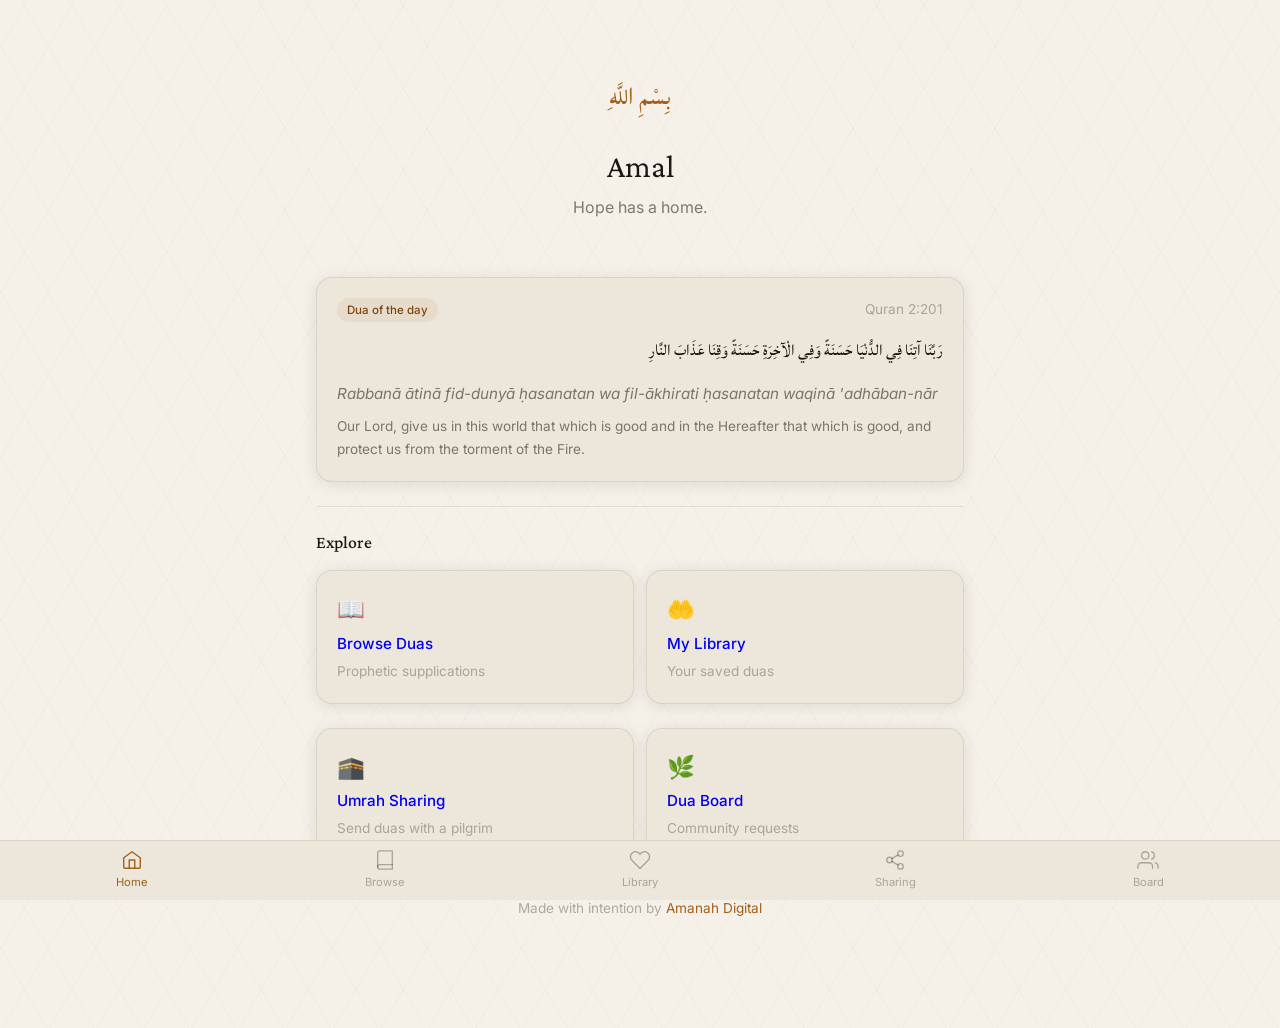
==== index.html @ 70b3153c "first commit" ====
<!DOCTYPE html>
<html lang="en">
<head>
  <meta charset="UTF-8">
  <meta name="viewport" content="width=device-width, initial-scale=1.0">
  <title>Amal — Hope has a home</title>
  <meta name="description" content="A home for your duas. Save, discover, and share supplications.">
  <meta name="theme-color" content="#A0601A">
  <link rel="manifest" href="manifest.json">
  <link rel="apple-touch-icon" href="icons/icon-192.png">

  <link rel="preconnect" href="https://fonts.googleapis.com">
  <link rel="preconnect" href="https://fonts.gstatic.com" crossorigin>
  <link href="https://fonts.googleapis.com/css2?family=Lateef:wght@300;400;500;600;700&family=Crimson+Pro:ital,wght@0,300;0,400;0,600;1,400&family=DM+Mono:wght@300;400;500&family=Inter:wght@300;400;500;600&display=swap" rel="stylesheet">
  <link rel="stylesheet" href="css/style.css">
</head>
<body>

<main class="page">
  <div class="hero">
    <span class="bismillah">بِسْمِ اللَّهِ</span>
    <h1>Amal</h1>
    <p class="text-muted">Hope has a home.</p>
  </div>

  <!-- Dua of the day -->
  <div id="dua-of-day"></div>

  <hr class="divider">

  <!-- Quick links -->
  <h2 style="margin-bottom:1rem;font-size:1.1rem;font-weight:500;">Explore</h2>
  <div style="display:grid;grid-template-columns:1fr 1fr;gap:0.75rem;margin-bottom:1.5rem;">
    <a href="pages/browse.html" class="card" style="text-decoration:none;display:flex;flex-direction:column;gap:0.3rem;">
      <span style="font-size:1.4rem;">📖</span>
      <span style="font-weight:500;font-size:0.95rem;">Browse Duas</span>
      <span class="text-subtle text-sm">Prophetic supplications</span>
    </a>
    <a href="pages/library.html" class="card" style="text-decoration:none;display:flex;flex-direction:column;gap:0.3rem;">
      <span style="font-size:1.4rem;">🤲</span>
      <span style="font-weight:500;font-size:0.95rem;">My Library</span>
      <span class="text-subtle text-sm">Your saved duas</span>
    </a>
    <a href="pages/share.html" class="card" style="text-decoration:none;display:flex;flex-direction:column;gap:0.3rem;">
      <span style="font-size:1.4rem;">🕋</span>
      <span style="font-weight:500;font-size:0.95rem;">Umrah Sharing</span>
      <span class="text-subtle text-sm">Send duas with a pilgrim</span>
    </a>
    <a href="pages/board.html" class="card" style="text-decoration:none;display:flex;flex-direction:column;gap:0.3rem;">
      <span style="font-size:1.4rem;">🌿</span>
      <span style="font-weight:500;font-size:0.95rem;">Dua Board</span>
      <span class="text-subtle text-sm">Community requests</span>
    </a>
  </div>

  <p class="text-subtle text-sm text-center" style="padding-bottom:0.5rem;">
    Made with intention by <a href="https://amanahdigital.co.uk" style="color:var(--accent);text-decoration:none;">Amanah Digital</a>
  </p>
</main>

<nav>
  <a href="index.html" class="active">
    <svg viewBox="0 0 24 24"><path d="M3 9.5L12 3l9 6.5V20a1 1 0 01-1 1H4a1 1 0 01-1-1V9.5z"/><path d="M9 21V12h6v9"/></svg>
    Home
  </a>
  <a href="pages/browse.html">
    <svg viewBox="0 0 24 24"><path d="M4 19.5A2.5 2.5 0 016.5 17H20"/><path d="M6.5 2H20v20H6.5A2.5 2.5 0 014 19.5v-15A2.5 2.5 0 016.5 2z"/></svg>
    Browse
  </a>
  <a href="pages/library.html">
    <svg viewBox="0 0 24 24"><path d="M20.84 4.61a5.5 5.5 0 00-7.78 0L12 5.67l-1.06-1.06a5.5 5.5 0 00-7.78 7.78l1.06 1.06L12 21.23l7.78-7.78 1.06-1.06a5.5 5.5 0 000-7.78z"/></svg>
    Library
  </a>
  <a href="pages/share.html">
    <svg viewBox="0 0 24 24"><circle cx="18" cy="5" r="3"/><circle cx="6" cy="12" r="3"/><circle cx="18" cy="19" r="3"/><line x1="8.59" y1="13.51" x2="15.42" y2="17.49"/><line x1="15.41" y1="6.51" x2="8.59" y2="10.49"/></svg>
    Sharing
  </a>
  <a href="pages/board.html">
    <svg viewBox="0 0 24 24"><path d="M17 21v-2a4 4 0 00-4-4H5a4 4 0 00-4 4v2"/><circle cx="9" cy="7" r="4"/><path d="M23 21v-2a4 4 0 00-3-3.87"/><path d="M16 3.13a4 4 0 010 7.75"/></svg>
    Board
  </a>
</nav>

<div id="toast"></div>

<script src="js/app.js"></script>
<script src="js/library.js"></script>
<script>
document.addEventListener('DOMContentLoaded', async () => {
  const duas = await loadDuas();
  // Rotate dua of the day by day of year
  const dayOfYear = Math.floor((Date.now() - new Date(new Date().getFullYear(),0,0)) / 86400000);
  const dua = duas[dayOfYear % duas.length];
  document.getElementById('dua-of-day').innerHTML = `
    <div class="card dua-card" onclick="openDua('${dua.id}')">
      <div class="flex items-center justify-between mb-1">
        <span class="tag">Dua of the day</span>
        <span class="text-subtle text-sm">${dua.source}</span>
      </div>
      <div class="dua-arabic mt-1">${dua.arabic}</div>
      <div class="transliteration mt-1">${dua.transliteration}</div>
      <p class="text-sm mt-1">${dua.translation}</p>
    </div>`;
});
</script>
</body>
</html>
---- css/style.css ----
/* ================================
   Amal — Global Styles
   Hope has a home.
================================ */

:root {
  /* — Backgrounds — */
  --bg:             #F5F0E8;   /* parchment */
  --bg-card:        #EDE7DB;   /* warm linen */
  --bg-elevated:    #E4DDD0;   /* deep linen */

  /* — Gold accent — */
  --accent:         #A0601A;   /* deep amber */
  --accent-mid:     #7A4510;   /* dark ochre */
  --accent-light:   rgba(160,96,26,0.08);
  --accent-text:    #7A4510;

  /* — Amber (maps to gold-mid) — */
  --amber:          #7A4510;
  --amber-light:    #F7EEE0;

  /* — Borders — */
  --border:         rgba(28,22,16,0.09);
  --border-strong:  rgba(28,22,16,0.15);
  --border-gold:    rgba(160,96,26,0.28);

  /* — Text — */
  --text:           #1C1610;
  --text-muted:     rgba(28,22,16,0.55);
  --text-subtle:    rgba(28,22,16,0.32);

  /* — Shadows — */
  --shadow:         0 2px 16px rgba(28,22,16,0.10);
  --shadow-gold:    0 0 40px rgba(160,96,26,0.10);

  /* — Typography — */
  --font:           'Crimson Pro', Georgia, serif;
  --font-ui:        'Inter', -apple-system, BlinkMacSystemFont, sans-serif;
  --font-arabic:    'Lateef', serif;
  --font-mono:      'DM Mono', monospace;

  /* — Layout — */
  --radius:         10px;
  --radius-lg:      16px;
  --max-w:          680px;
  --nav-h:          60px;
}

@media (prefers-color-scheme: dark) {
  :root {
    --bg:             #080610;
    --bg-card:        #0e0c1a;
    --bg-elevated:    #14112a;

    --accent:         #F5C97A;
    --accent-mid:     #C8884A;
    --accent-light:   rgba(245,201,122,0.10);
    --accent-text:    #F5C97A;

    --amber:          #C8884A;
    --amber-light:    rgba(245,201,122,0.08);

    --border:         rgba(255,255,255,0.07);
    --border-strong:  rgba(255,255,255,0.12);
    --border-gold:    rgba(245,201,122,0.22);

    --text:           #e8e0d8;
    --text-muted:     rgba(232,224,216,0.55);
    --text-subtle:    rgba(232,224,216,0.30);

    --shadow:         0 4px 24px rgba(0,0,0,0.40);
    --shadow-gold:    0 0 40px rgba(245,201,122,0.08);
  }
}

* { box-sizing: border-box; margin: 0; padding: 0; }

html { font-size: 16px; scroll-behavior: smooth; }

body {
  font-family: var(--font-ui);
  background: var(--bg);
  color: var(--text);
  line-height: 1.6;
  min-height: 100vh;
  padding-bottom: calc(var(--nav-h) + 1rem);
  background-image:
    repeating-linear-gradient( 60deg, transparent, transparent 40px, rgba(28,22,16,0.022) 40px, rgba(28,22,16,0.022) 41px),
    repeating-linear-gradient(-60deg, transparent, transparent 40px, rgba(28,22,16,0.022) 40px, rgba(28,22,16,0.022) 41px);
}

@media (prefers-color-scheme: dark) {
  body {
    background-image:
      repeating-linear-gradient( 60deg, transparent, transparent 40px, rgba(255,255,255,0.008) 40px, rgba(255,255,255,0.008) 41px),
      repeating-linear-gradient(-60deg, transparent, transparent 40px, rgba(255,255,255,0.008) 40px, rgba(255,255,255,0.008) 41px);
  }
}

/* ---- Typography ---- */

h1 { font-family: var(--font); font-size: 2rem; font-weight: normal; line-height: 1.2; }
h2 { font-family: var(--font); font-size: 1.4rem; font-weight: normal; line-height: 1.3; }
h3 { font-size: 1rem; font-weight: 500; }
p { color: var(--text-muted); line-height: 1.7; }

.arabic {
  font-family: var(--font-arabic);
  font-size: 1.6rem;
  line-height: 2;
  direction: rtl;
  text-align: right;
  color: var(--text);
}

.transliteration {
  font-style: italic;
  color: var(--text-muted);
  font-size: 0.95rem;
  line-height: 1.8;
}

/* ---- Layout ---- */

.page {
  max-width: var(--max-w);
  margin: 0 auto;
  padding: 1.5rem 1rem;
}

.page-header {
  padding: 2rem 0 1.5rem;
  border-bottom: 1px solid var(--border);
  margin-bottom: 1.5rem;
}

.page-header p {
  margin-top: 0.4rem;
  font-size: 0.95rem;
}

/* ---- Navigation (bottom tab bar) ---- */

nav {
  position: fixed;
  bottom: 0;
  left: 0;
  right: 0;
  height: var(--nav-h);
  background: var(--bg-card);
  border-top: 1px solid var(--border);
  display: flex;
  justify-content: space-around;
  align-items: center;
  z-index: 100;
  padding: 0 0.5rem;
  padding-bottom: env(safe-area-inset-bottom);
}

nav a {
  display: flex;
  flex-direction: column;
  align-items: center;
  gap: 3px;
  text-decoration: none;
  color: var(--text-subtle);
  font-size: 0.7rem;
  font-family: var(--font-ui);
  padding: 0.5rem 0.75rem;
  border-radius: var(--radius);
  transition: color 0.15s;
  min-width: 52px;
}

nav a svg { width: 22px; height: 22px; stroke: currentColor; fill: none; stroke-width: 1.5; stroke-linecap: round; stroke-linejoin: round; }

nav a.active { color: var(--accent); }
nav a:hover { color: var(--text); }

/* ---- Cards ---- */

.card {
  background: var(--bg-card);
  border: 1px solid var(--border);
  border-radius: var(--radius-lg);
  padding: 1.25rem;
  margin-bottom: 0.75rem;
  box-shadow: var(--shadow);
  transition: border-color 0.15s;
}

.card:hover { border-color: var(--border-strong); }

.card-row {
  display: flex;
  align-items: flex-start;
  justify-content: space-between;
  gap: 1rem;
}

/* ---- Dua card ---- */

.dua-card { cursor: pointer; }
.dua-card .dua-arabic { font-family: var(--font-arabic); font-size: 1.3rem; line-height: 2; direction: rtl; text-align: right; margin-bottom: 0.5rem; }
.dua-card .dua-translation { font-size: 0.9rem; color: var(--text-muted); display: -webkit-box; -webkit-line-clamp: 2; -webkit-box-orient: vertical; overflow: hidden; }
.dua-card .dua-meta { display: flex; gap: 0.5rem; margin-top: 0.75rem; flex-wrap: wrap; }

/* ---- Tags / Badges ---- */

.tag {
  display: inline-block;
  font-size: 0.72rem;
  font-family: var(--font-ui);
  padding: 3px 10px;
  border-radius: 100px;
  background: var(--accent-light);
  color: var(--accent-text);
  font-weight: 500;
}

.tag.amber { background: var(--amber-light); color: var(--amber); }
.tag.muted { background: var(--border); color: var(--text-muted); }

/* ---- Buttons ---- */

.btn {
  display: inline-flex;
  align-items: center;
  gap: 0.4rem;
  padding: 0.6rem 1.25rem;
  border-radius: var(--radius);
  border: 1px solid var(--border-strong);
  background: var(--bg-card);
  color: var(--text);
  font-family: var(--font-ui);
  font-size: 0.9rem;
  cursor: pointer;
  transition: background 0.15s, border-color 0.15s;
  text-decoration: none;
}

.btn:hover { background: var(--border); }

.btn-primary {
  background: var(--accent);
  border-color: var(--accent);
  color: #FAF5EC;
  box-shadow: 0 2px 8px rgba(160,96,26,0.22);
}

@media (prefers-color-scheme: dark) {
  .btn-primary { color: #080610; box-shadow: 0 2px 8px rgba(245,201,122,0.18); }
}

.btn-primary:hover { opacity: 0.9; }

.btn-ghost {
  border-color: transparent;
  background: transparent;
  color: var(--text-muted);
}

.btn-ghost:hover { background: var(--border); color: var(--text); }

/* ---- Input / Textarea ---- */

input[type="text"], input[type="search"], textarea, select {
  width: 100%;
  padding: 0.65rem 0.9rem;
  border: 1px solid var(--border-strong);
  border-radius: var(--radius);
  background: var(--bg-card);
  color: var(--text);
  font-family: var(--font-ui);
  font-size: 0.95rem;
  outline: none;
  transition: border-color 0.15s;
}

input:focus, textarea:focus, select:focus { border-color: var(--accent); }
textarea { resize: vertical; min-height: 100px; line-height: 1.6; }

.field { margin-bottom: 1rem; }
.field label { display: block; font-size: 0.85rem; font-weight: 500; margin-bottom: 0.35rem; color: var(--text-muted); }

/* ---- Search bar ---- */

.search-wrap { position: relative; margin-bottom: 1.25rem; }
.search-wrap svg { position: absolute; left: 0.75rem; top: 50%; transform: translateY(-50%); width: 18px; height: 18px; stroke: var(--text-subtle); fill: none; stroke-width: 1.5; stroke-linecap: round; }
.search-wrap input { padding-left: 2.4rem; }

/* ---- Category chips ---- */

.chips { display: flex; gap: 0.5rem; flex-wrap: wrap; margin-bottom: 1.25rem; }
.chip {
  padding: 0.4rem 1rem;
  border-radius: 100px;
  border: 1px solid var(--border-strong);
  background: var(--bg-card);
  font-size: 0.82rem;
  cursor: pointer;
  color: var(--text-muted);
  font-family: var(--font-ui);
  transition: all 0.15s;
}
.chip.active { background: var(--accent); border-color: var(--accent); color: #fff; }
.chip:hover:not(.active) { border-color: var(--accent); color: var(--accent); }

/* ---- Ameen button ---- */

.ameen-btn {
  display: inline-flex;
  align-items: center;
  gap: 0.4rem;
  padding: 0.4rem 0.9rem;
  border-radius: 100px;
  border: 1px solid var(--border-strong);
  background: transparent;
  font-size: 0.82rem;
  font-family: var(--font-ui);
  color: var(--text-muted);
  cursor: pointer;
  transition: all 0.15s;
}
.ameen-btn:hover, .ameen-btn.tapped { background: var(--accent-light); border-color: var(--accent); color: var(--accent-text); }

/* ---- Empty state ---- */

.empty {
  text-align: center;
  padding: 3rem 1rem;
  color: var(--text-subtle);
}
.empty h3 { font-size: 1rem; margin-bottom: 0.5rem; color: var(--text-muted); }
.empty p { font-size: 0.9rem; }

/* ---- Hero (homepage) ---- */

.hero {
  padding: 3rem 0 2rem;
  text-align: center;
}
.hero h1 { margin-bottom: 0.5rem; }
.hero p { font-size: 1rem; margin-bottom: 1.5rem; }
.hero .bismillah { font-family: var(--font-arabic); font-size: 2rem; color: var(--accent); margin-bottom: 1.5rem; display: block; }

/* ---- Divider ---- */

.divider { border: none; border-top: 1px solid var(--border); margin: 1.5rem 0; }

/* ---- Utility ---- */

.text-muted { color: var(--text-muted); }
.text-subtle { color: var(--text-subtle); }
.text-accent { color: var(--accent); }
.text-sm { font-size: 0.85rem; }
.text-center { text-align: center; }
.mt-1 { margin-top: 0.5rem; }
.mt-2 { margin-top: 1rem; }
.mt-3 { margin-top: 1.5rem; }
.mb-1 { margin-bottom: 0.5rem; }
.mb-2 { margin-bottom: 1rem; }
.flex { display: flex; }
.items-center { align-items: center; }
.gap-1 { gap: 0.5rem; }
.gap-2 { gap: 1rem; }
.justify-between { justify-content: space-between; }
.w-full { width: 100%; }

/* ---- Answered badge ---- */
.answered-badge {
  display: inline-flex;
  align-items: center;
  gap: 0.3rem;
  font-size: 0.75rem;
  color: var(--accent-text);
  background: var(--accent-light);
  padding: 3px 10px;
  border-radius: 100px;
}

/* ---- Toast notification ---- */
#toast {
  position: fixed;
  bottom: calc(var(--nav-h) + 1rem);
  left: 50%;
  transform: translateX(-50%) translateY(1rem);
  background: var(--text);
  color: var(--bg);
  padding: 0.6rem 1.25rem;
  border-radius: 100px;
  font-size: 0.85rem;
  font-family: var(--font-ui);
  opacity: 0;
  transition: opacity 0.2s, transform 0.2s;
  pointer-events: none;
  z-index: 200;
  white-space: nowrap;
}
#toast.show { opacity: 1; transform: translateX(-50%) translateY(0); }

/* ---- Responsive ---- */
@media (max-width: 480px) {
  h1 { font-size: 1.6rem; }
  .arabic { font-size: 1.35rem; }
  .page { padding: 1rem 0.85rem; }
}
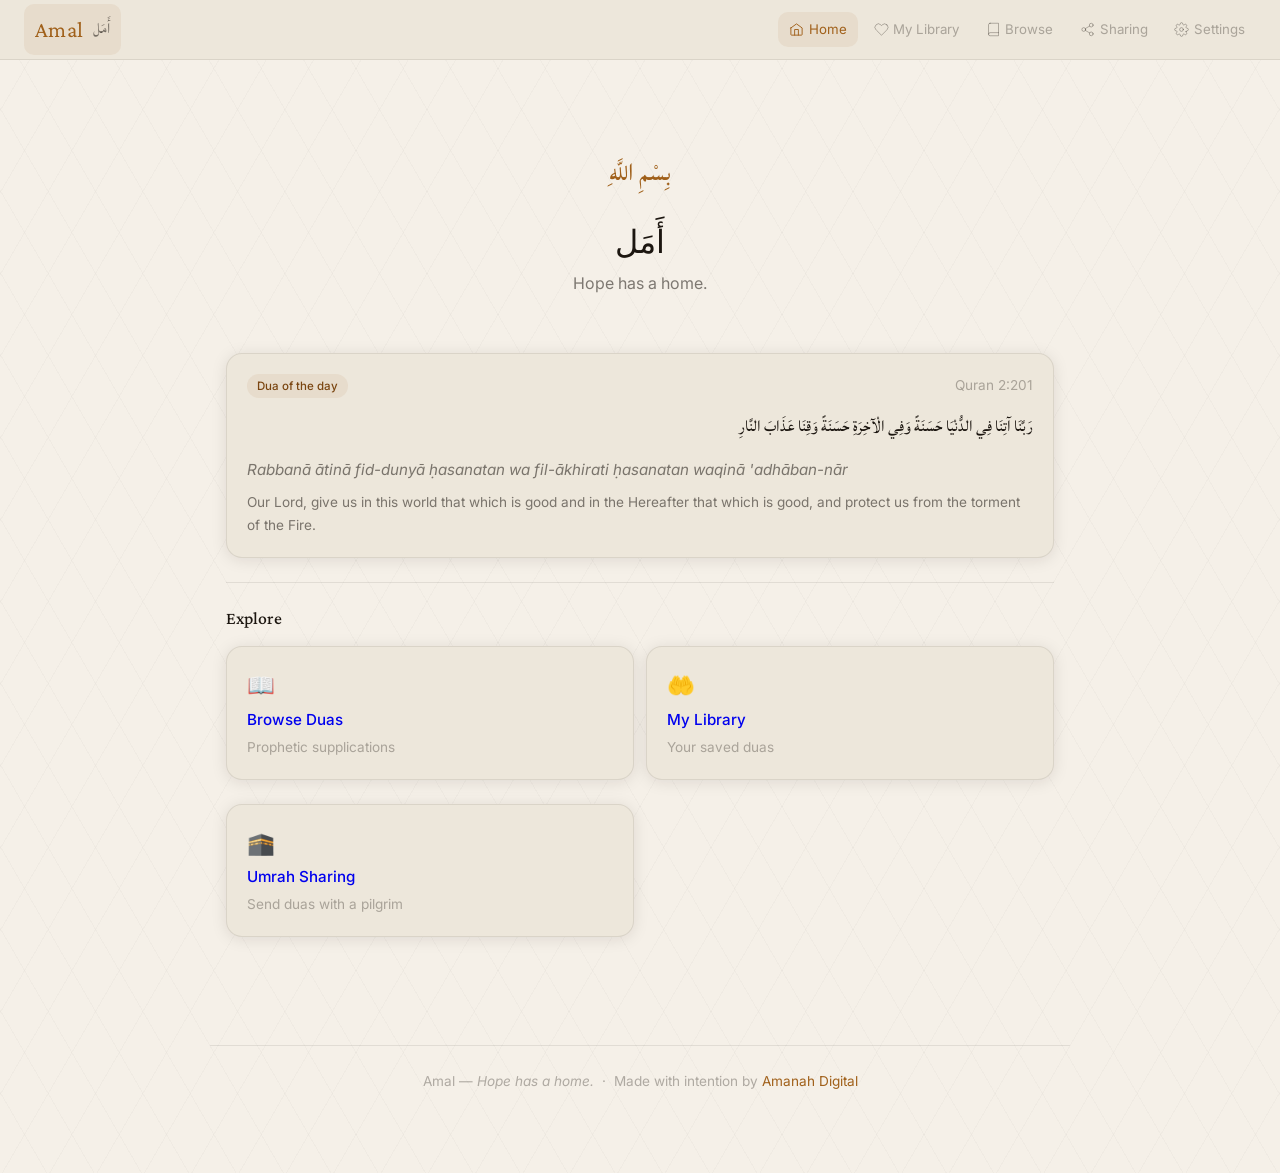
==== commit 8f883b4a: "v5" ====
--- a/index.html
+++ b/index.html
@@ -13,13 +13,14 @@
   <link rel="preconnect" href="https://fonts.gstatic.com" crossorigin>
   <link href="https://fonts.googleapis.com/css2?family=Lateef:wght@300;400;500;600;700&family=Crimson+Pro:ital,wght@0,300;0,400;0,600;1,400&family=DM+Mono:wght@300;400;500&family=Inter:wght@300;400;500;600&display=swap" rel="stylesheet">
   <link rel="stylesheet" href="css/style.css">
+  <script src="js/theme.js"></script>
 </head>
 <body>
 
 <main class="page">
   <div class="hero">
     <span class="bismillah">بِسْمِ اللَّهِ</span>
-    <h1>Amal</h1>
+    <h1>أَمَل</h1>
     <p class="text-muted">Hope has a home.</p>
   </div>
 
@@ -46,38 +47,35 @@
       <span style="font-weight:500;font-size:0.95rem;">Umrah Sharing</span>
       <span class="text-subtle text-sm">Send duas with a pilgrim</span>
     </a>
-    <a href="pages/board.html" class="card" style="text-decoration:none;display:flex;flex-direction:column;gap:0.3rem;">
-      <span style="font-size:1.4rem;">🌿</span>
-      <span style="font-weight:500;font-size:0.95rem;">Dua Board</span>
-      <span class="text-subtle text-sm">Community requests</span>
-    </a>
   </div>
 
-  <p class="text-subtle text-sm text-center" style="padding-bottom:0.5rem;">
-    Made with intention by <a href="https://amanahdigital.co.uk" style="color:var(--accent);text-decoration:none;">Amanah Digital</a>
-  </p>
 </main>
 
+<footer>
+  <p>Amal — <em>Hope has a home.</em> &nbsp;·&nbsp; Made with intention by <a href="https://amanahdigital.co.uk">Amanah Digital</a></p>
+</footer>
+
 <nav>
+  <a href="index.html" class="nav-brand">Amal <span class="nav-brand-arabic">أَمَل</span></a>
   <a href="index.html" class="active">
     <svg viewBox="0 0 24 24"><path d="M3 9.5L12 3l9 6.5V20a1 1 0 01-1 1H4a1 1 0 01-1-1V9.5z"/><path d="M9 21V12h6v9"/></svg>
     Home
+  </a>
+  <a href="pages/library.html">
+    <svg viewBox="0 0 24 24"><path d="M20.84 4.61a5.5 5.5 0 00-7.78 0L12 5.67l-1.06-1.06a5.5 5.5 0 00-7.78 7.78l1.06 1.06L12 21.23l7.78-7.78 1.06-1.06a5.5 5.5 0 000-7.78z"/></svg>
+    My Library
   </a>
   <a href="pages/browse.html">
     <svg viewBox="0 0 24 24"><path d="M4 19.5A2.5 2.5 0 016.5 17H20"/><path d="M6.5 2H20v20H6.5A2.5 2.5 0 014 19.5v-15A2.5 2.5 0 016.5 2z"/></svg>
     Browse
   </a>
-  <a href="pages/library.html">
-    <svg viewBox="0 0 24 24"><path d="M20.84 4.61a5.5 5.5 0 00-7.78 0L12 5.67l-1.06-1.06a5.5 5.5 0 00-7.78 7.78l1.06 1.06L12 21.23l7.78-7.78 1.06-1.06a5.5 5.5 0 000-7.78z"/></svg>
-    Library
-  </a>
   <a href="pages/share.html">
     <svg viewBox="0 0 24 24"><circle cx="18" cy="5" r="3"/><circle cx="6" cy="12" r="3"/><circle cx="18" cy="19" r="3"/><line x1="8.59" y1="13.51" x2="15.42" y2="17.49"/><line x1="15.41" y1="6.51" x2="8.59" y2="10.49"/></svg>
     Sharing
   </a>
-  <a href="pages/board.html">
-    <svg viewBox="0 0 24 24"><path d="M17 21v-2a4 4 0 00-4-4H5a4 4 0 00-4 4v2"/><circle cx="9" cy="7" r="4"/><path d="M23 21v-2a4 4 0 00-3-3.87"/><path d="M16 3.13a4 4 0 010 7.75"/></svg>
-    Board
+  <a href="pages/settings.html">
+    <svg viewBox="0 0 24 24"><circle cx="12" cy="12" r="3"/><path d="M19.4 15a1.65 1.65 0 00.33 1.82l.06.06a2 2 0 010 2.83 2 2 0 01-2.83 0l-.06-.06a1.65 1.65 0 00-1.82-.33 1.65 1.65 0 00-1 1.51V21a2 2 0 01-4 0v-.09A1.65 1.65 0 009 19.4a1.65 1.65 0 00-1.82.33l-.06.06a2 2 0 01-2.83 0 2 2 0 010-2.83l.06-.06A1.65 1.65 0 004.68 15a1.65 1.65 0 00-1.51-1H3a2 2 0 010-4h.09A1.65 1.65 0 004.6 9a1.65 1.65 0 00-.33-1.82l-.06-.06a2 2 0 010-2.83 2 2 0 012.83 0l.06.06A1.65 1.65 0 009 4.68a1.65 1.65 0 001-1.51V3a2 2 0 014 0v.09a1.65 1.65 0 001 1.51 1.65 1.65 0 001.82-.33l.06-.06a2 2 0 012.83 0 2 2 0 010 2.83l-.06.06A1.65 1.65 0 0019.4 9a1.65 1.65 0 001.51 1H21a2 2 0 010 4h-.09a1.65 1.65 0 00-1.51 1z"/></svg>
+    Settings
   </a>
 </nav>
 
--- a/css/style.css
+++ b/css/style.css
@@ -42,12 +42,12 @@
   /* — Layout — */
   --radius:         10px;
   --radius-lg:      16px;
-  --max-w:          680px;
+  --max-w:          860px;
   --nav-h:          60px;
 }
 
 @media (prefers-color-scheme: dark) {
-  :root {
+  :root:not([data-theme="light"]) {
     --bg:             #080610;
     --bg-card:        #0e0c1a;
     --bg-elevated:    #14112a;
@@ -73,6 +73,31 @@
   }
 }
 
+:root[data-theme="dark"] {
+  --bg:             #080610;
+  --bg-card:        #0e0c1a;
+  --bg-elevated:    #14112a;
+
+  --accent:         #F5C97A;
+  --accent-mid:     #C8884A;
+  --accent-light:   rgba(245,201,122,0.10);
+  --accent-text:    #F5C97A;
+
+  --amber:          #C8884A;
+  --amber-light:    rgba(245,201,122,0.08);
+
+  --border:         rgba(255,255,255,0.07);
+  --border-strong:  rgba(255,255,255,0.12);
+  --border-gold:    rgba(245,201,122,0.22);
+
+  --text:           #e8e0d8;
+  --text-muted:     rgba(232,224,216,0.55);
+  --text-subtle:    rgba(232,224,216,0.30);
+
+  --shadow:         0 4px 24px rgba(0,0,0,0.40);
+  --shadow-gold:    0 0 40px rgba(245,201,122,0.08);
+}
+
 * { box-sizing: border-box; margin: 0; padding: 0; }
 
 html { font-size: 16px; scroll-behavior: smooth; }
@@ -83,18 +108,25 @@
   color: var(--text);
   line-height: 1.6;
   min-height: 100vh;
-  padding-bottom: calc(var(--nav-h) + 1rem);
+  padding-top: calc(var(--nav-h) + 1rem);
+  padding-bottom: 3rem;
   background-image:
     repeating-linear-gradient( 60deg, transparent, transparent 40px, rgba(28,22,16,0.022) 40px, rgba(28,22,16,0.022) 41px),
     repeating-linear-gradient(-60deg, transparent, transparent 40px, rgba(28,22,16,0.022) 40px, rgba(28,22,16,0.022) 41px);
 }
 
 @media (prefers-color-scheme: dark) {
-  body {
+  html:not([data-theme="light"]) body {
     background-image:
       repeating-linear-gradient( 60deg, transparent, transparent 40px, rgba(255,255,255,0.008) 40px, rgba(255,255,255,0.008) 41px),
       repeating-linear-gradient(-60deg, transparent, transparent 40px, rgba(255,255,255,0.008) 40px, rgba(255,255,255,0.008) 41px);
   }
+}
+
+html[data-theme="dark"] body {
+  background-image:
+    repeating-linear-gradient( 60deg, transparent, transparent 40px, rgba(255,255,255,0.008) 40px, rgba(255,255,255,0.008) 41px),
+    repeating-linear-gradient(-60deg, transparent, transparent 40px, rgba(255,255,255,0.008) 40px, rgba(255,255,255,0.008) 41px);
 }
 
 /* ---- Typography ---- */
@@ -129,53 +161,91 @@
 }
 
 .page-header {
-  padding: 2rem 0 1.5rem;
-  border-bottom: 1px solid var(--border);
-  margin-bottom: 1.5rem;
+  padding: 2.5rem 0 2rem;
+  margin-bottom: 1.75rem;
+}
+
+.page-header::before {
+  content: '';
+  display: block;
+  width: 2.5rem;
+  height: 2px;
+  background: var(--accent);
+  margin-bottom: 1.1rem;
+  opacity: 0.65;
+}
+
+.page-header h1 {
+  font-size: 2rem;
 }
 
 .page-header p {
-  margin-top: 0.4rem;
-  font-size: 0.95rem;
-}
-
-/* ---- Navigation (bottom tab bar) ---- */
+  margin-top: 0.5rem;
+  font-size: 1rem;
+}
+
+/* ---- Navigation (top header) ---- */
 
 nav {
   position: fixed;
-  bottom: 0;
+  top: 0;
   left: 0;
   right: 0;
   height: var(--nav-h);
   background: var(--bg-card);
-  border-top: 1px solid var(--border);
+  border-bottom: 1px solid var(--border);
   display: flex;
-  justify-content: space-around;
+  justify-content: flex-start;
   align-items: center;
   z-index: 100;
-  padding: 0 0.5rem;
-  padding-bottom: env(safe-area-inset-bottom);
+  padding: 0 1.5rem;
+  padding-top: env(safe-area-inset-top);
+  gap: 0.25rem;
+}
+
+.nav-brand {
+  font-family: var(--font);
+  font-size: 1.4rem;
+  color: var(--text);
+  text-decoration: none;
+  margin-right: auto;
+  letter-spacing: 0.01em;
+  flex-shrink: 0;
+}
+.nav-brand-arabic {
+  font-family: 'Lateef', serif;
+  font-size: 1.2rem;
+  color: var(--text-muted);
+  letter-spacing: 0;
+  margin-left: 0.3rem;
 }
 
 nav a {
   display: flex;
-  flex-direction: column;
+  flex-direction: row;
   align-items: center;
-  gap: 3px;
+  gap: 0.3rem;
   text-decoration: none;
   color: var(--text-subtle);
-  font-size: 0.7rem;
-  font-family: var(--font-ui);
-  padding: 0.5rem 0.75rem;
+  font-size: 0.83rem;
+  font-family: var(--font-ui);
+  padding: 0.45rem 0.7rem;
   border-radius: var(--radius);
-  transition: color 0.15s;
-  min-width: 52px;
-}
-
-nav a svg { width: 22px; height: 22px; stroke: currentColor; fill: none; stroke-width: 1.5; stroke-linecap: round; stroke-linejoin: round; }
-
-nav a.active { color: var(--accent); }
+  transition: color 0.15s, background 0.15s;
+  white-space: nowrap;
+}
+
+nav a svg { width: 15px; height: 15px; stroke: currentColor; fill: none; stroke-width: 1.5; stroke-linecap: round; stroke-linejoin: round; }
+
+nav a.active { color: var(--accent); background: var(--accent-light); }
 nav a:hover { color: var(--text); }
+
+@media (max-width: 520px) {
+  nav { padding: 0 0.75rem; gap: 0; }
+  nav a { padding: 0.4rem 0.45rem; font-size: 0; }
+  nav a svg { width: 20px; height: 20px; }
+  nav a.active { background: transparent; }
+}
 
 /* ---- Cards ---- */
 
@@ -249,8 +319,9 @@
 }
 
 @media (prefers-color-scheme: dark) {
-  .btn-primary { color: #080610; box-shadow: 0 2px 8px rgba(245,201,122,0.18); }
-}
+  html:not([data-theme="light"]) .btn-primary { color: #080610; box-shadow: 0 2px 8px rgba(245,201,122,0.18); }
+}
+html[data-theme="dark"] .btn-primary { color: #080610; box-shadow: 0 2px 8px rgba(245,201,122,0.18); }
 
 .btn-primary:hover { opacity: 0.9; }
 
@@ -382,9 +453,10 @@
 /* ---- Toast notification ---- */
 #toast {
   position: fixed;
-  bottom: calc(var(--nav-h) + 1rem);
+  top: calc(var(--nav-h) + 0.75rem);
+  bottom: auto;
   left: 50%;
-  transform: translateX(-50%) translateY(1rem);
+  transform: translateX(-50%) translateY(-0.5rem);
   background: var(--text);
   color: var(--bg);
   padding: 0.6rem 1.25rem;
@@ -397,7 +469,59 @@
   z-index: 200;
   white-space: nowrap;
 }
-#toast.show { opacity: 1; transform: translateX(-50%) translateY(0); }
+#toast.show { opacity: 1; transform: translateX(-50%) translateY(0.5rem); }
+
+/* ---- Footer ---- */
+
+footer {
+  max-width: var(--max-w);
+  margin: 3rem auto 0;
+  padding: 1.5rem 1rem 2rem;
+  border-top: 1px solid var(--border);
+  text-align: center;
+}
+
+footer p { font-size: 0.85rem; color: var(--text-subtle); }
+footer a { color: var(--accent); text-decoration: none; }
+footer a:hover { text-decoration: underline; }
+
+/* ---- Theme Picker ---- */
+
+.theme-picker {
+  display: grid;
+  grid-template-columns: repeat(3, 1fr);
+  gap: 0.5rem;
+}
+
+.theme-btn {
+  display: flex;
+  flex-direction: column;
+  align-items: center;
+  gap: 0.35rem;
+  padding: 0.85rem 0.5rem;
+  border-radius: var(--radius);
+  border: 1px solid var(--border-strong);
+  background: var(--bg-elevated);
+  color: var(--text-muted);
+  font-family: var(--font-ui);
+  font-size: 0.85rem;
+  cursor: pointer;
+  transition: all 0.15s;
+}
+
+.theme-btn .theme-icon { font-size: 1.25rem; }
+
+.theme-btn.active {
+  border-color: var(--accent);
+  background: var(--accent-light);
+  color: var(--accent-text);
+  font-weight: 500;
+}
+
+.theme-btn:hover:not(.active) {
+  background: var(--bg-card);
+  color: var(--text);
+}
 
 /* ---- Responsive ---- */
 @media (max-width: 480px) {
